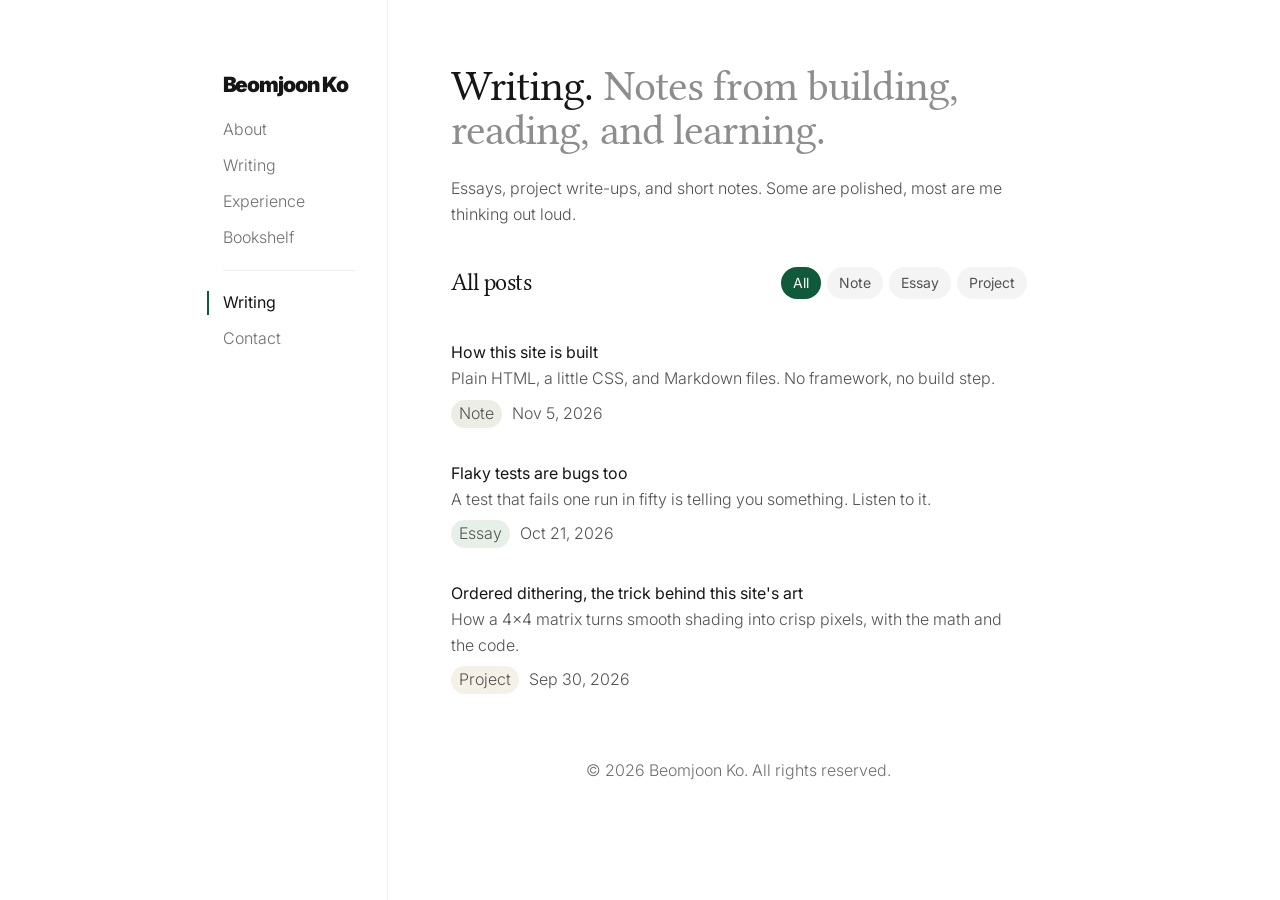
==== writing/index.html @ 9580ae84 "Add personal website with Markdown blog Home page with time-based greeting and canvas art, a writing" ====
<!doctype html>
<html lang="en">
<head>
<meta charset="utf-8">
<meta name="viewport" content="width=device-width, initial-scale=1">
<title>Writing - Beomjoon Ko</title>
<meta name="description" content="Essays, project write-ups, and notes by Beomjoon Ko.">
<meta name="theme-color" content="#ffffff">
<link rel="icon" href="../favicon.ico" sizes="any">
<link rel="preconnect" href="https://fonts.googleapis.com">
<link rel="preconnect" href="https://fonts.gstatic.com" crossorigin>
<link rel="stylesheet" href="https://fonts.googleapis.com/css2?family=Libertinus+Serif&family=Inter:wght@300;400;500;900&family=Fragment+Mono&display=swap">
<script>document.documentElement.className = 'js';</script>
<link rel="stylesheet" href="../assets/site.css">
<style>
  /* Writing index only. Posts come from posts.json. */
  .intro h1 { font-size: 44px; line-height: 1; }

  .list-head {
    display: flex;
    flex-wrap: wrap;
    align-items: center;
    justify-content: space-between;
    gap: 12px 24px;
    margin-top: 40px;
  }
  .list-head h2 { font-size: 24px; line-height: 1.2; }

  .chips { display: flex; flex-wrap: wrap; gap: 6px; }
  .chips[hidden] { display: none; }
  .chip {
    height: 32px;
    padding: 0 12px;
    border: 0;
    border-radius: 999px;
    background: var(--chip);
    color: var(--text);
    font: 400 14px/1 var(--sans);
    cursor: pointer;
    transition: background .2s, color .2s;
  }
  .chip:hover { background: #ececec; color: var(--ink); }
  .chip[aria-pressed="true"] { background: var(--accent); color: #fff; }

  .posts { display: grid; gap: 32px; margin-top: 40px; padding: 0; list-style: none; }
  .post { display: block; text-decoration: none; }
  .post-title {
    display: block;
    color: var(--ink);
    font-weight: 400;
    line-height: 1.7;
    text-decoration: underline;
    text-decoration-thickness: 1px;
    text-underline-offset: 3px;
    text-decoration-color: transparent;
    transition: color .2s, text-decoration-color .2s;
  }
  @media (hover: hover) {
    .post:hover .post-title { color: var(--accent); text-decoration-color: currentColor; }
  }
  .post-summary { display: block; }
  .post .post-meta { margin-top: 8px; }

  @media (max-width: 639px) {
    .intro h1 { font-size: 36px; }
  }
</style>
</head>
<body>

<!-- Mobile header (shown under 960px) -->
<header class="topbar">
  <a class="wordmark" href="../">Beomjoon Ko</a>
  <button class="icon-btn" id="menu-open" aria-label="Open menu" aria-expanded="false" aria-controls="menu">
    <svg width="18" height="14" viewBox="0 0 18 14"><path d="M0 1h18M0 7h18M0 13h18"/></svg>
  </button>
</header>

<div class="menu" id="menu">
  <div class="menu-head">
    <a class="wordmark" href="../">Beomjoon Ko</a>
    <button class="icon-btn" id="menu-close" aria-label="Close menu">
      <svg width="14" height="14" viewBox="0 0 14 14"><path d="M1 1l12 12M13 1L1 13"/></svg>
    </button>
  </div>
  <nav>
    <a href="../#about">About</a>
    <a href="../#writing">Writing</a>
    <a href="../#experience">Experience</a>
    <a href="../#bookshelf">Bookshelf</a>
    <div class="sep"></div>
    <a class="active" href="./" aria-current="page">Writing</a>
    <a href="../#contact">Contact</a>
  </nav>
</div>

<div class="shell">

  <aside class="side">
    <a class="wordmark" href="../">Beomjoon Ko</a>
    <nav>
      <a href="../#about">About</a>
      <a href="../#writing">Writing</a>
      <a href="../#experience">Experience</a>
      <a href="../#bookshelf">Bookshelf</a>
      <div class="sep"></div>
      <a class="active" href="./" aria-current="page">Writing</a>
      <a href="../#contact">Contact</a>
    </nav>
  </aside>

  <main>
    <section class="intro">
      <h1 data-reveal>Writing. <span class="soft">Notes from building, reading, and learning.</span></h1>
      <p class="lead" data-reveal>Essays, project write-ups, and short notes. Some are polished, most are me thinking out loud.</p>
    </section>

    <section>
      <div class="list-head" data-reveal>
        <h2>All posts</h2>
        <div class="chips" id="chips" role="group" aria-label="Filter by tag" hidden></div>
      </div>
      <ul class="posts" id="posts"></ul>
      <p class="notice" id="notice" hidden></p>
    </section>

    <footer>
      <p>&copy; 2026 Beomjoon Ko. All rights reserved.</p>
    </footer>
  </main>
</div>

<script src="../assets/site.js"></script>
<script>
  const esc = site.escapeHtml;
  const list = document.getElementById('posts');
  const chips = document.getElementById('chips');
  const notice = document.getElementById('notice');

  const itemHtml = (p) =>
    `<li data-reveal><a class="post" href="post.html?p=${encodeURIComponent(p.slug)}">` +
    `<span class="post-title">${esc(p.title)}</span>` +
    (p.summary ? `<span class="post-summary">${esc(p.summary)}</span>` : '') +
    `<span class="post-meta">` +
    (p.tag ? `<span class="tag" data-tag="${esc(p.tag)}">${esc(p.tag)}</span>` : '') +
    `<time datetime="${esc(p.date)}">${site.formatDate(p.date)}</time></span></a></li>`;

  site.loadPosts('posts.json')
    .then((posts) => {
      const tags = ['All', ...new Set(posts.map((p) => p.tag).filter(Boolean))];
      let active = new URLSearchParams(location.search).get('tag');
      if (!tags.includes(active)) active = 'All';

      const render = () => {
        const shown = posts.filter((p) => active === 'All' || p.tag === active);
        list.innerHTML = shown.map(itemHtml).join('');
        chips.querySelectorAll('.chip').forEach((c) => c.setAttribute('aria-pressed', c.dataset.tag === active));
        notice.hidden = shown.length > 0;
        notice.textContent = 'No posts yet.';
        site.reveal(list);
      };

      // Tag filter, only worth showing when there is more than one tag
      chips.innerHTML = tags.map((t) => `<button class="chip" type="button" data-tag="${esc(t)}">${esc(t)}</button>`).join('');
      chips.hidden = tags.length < 3;
      chips.addEventListener('click', (e) => {
        const chip = e.target.closest('.chip');
        if (!chip) return;
        active = chip.dataset.tag;
        const url = new URL(location.href);
        if (active === 'All') url.searchParams.delete('tag');
        else url.searchParams.set('tag', active);
        history.replaceState(null, '', url);
        render();
      });
      render();
    })
    .catch(() => {
      notice.hidden = false;
      notice.innerHTML = location.protocol === 'file:'
        ? 'Posts load from <code>posts.json</code>, which browsers block on <code>file://</code>. Run <code>python3 -m http.server</code> in the site folder and open <code>http://localhost:8000/writing/</code>.'
        : 'Could not load posts. Check that <code>writing/posts.json</code> is valid JSON.';
    });
</script>
</body>
</html>
---- assets/site.css ----
/* Shared styles for every page: tokens, layout, sidebar, lists, mobile menu. */

:root {
  --ink: #161616;
  --text: #525252;
  --muted: #6f6f6f;
  --dim: #8d8d8d;
  --line: #efefef;
  --chip: #f4f4f4;
  --accent: #0e5a3a;
  --accent-dark: #0a4429;
  --tint: #e7efe9;
  --cream: #f6f1e6;
  --sage: #ecede4;
  --live: #12a150;
  --serif: "Libertinus Serif", "Linux Libertine", Georgia, serif;
  --sans: Inter, "Apple SD Gothic Neo", "Malgun Gothic", system-ui, sans-serif;
  --mono: "Fragment Mono", ui-monospace, "SF Mono", Menlo, monospace;
  --ease: cubic-bezier(.2, .7, .2, 1);
}

* { box-sizing: border-box; }
/* Always reserve the scrollbar's space, so short and long pages line up exactly */
html { scroll-behavior: smooth; scrollbar-gutter: stable; }
body {
  margin: 0;
  background: #fff;
  color: var(--text);
  font: 300 16px/1.6 var(--sans);
  -webkit-font-smoothing: antialiased;
  -moz-osx-font-smoothing: grayscale;
  text-rendering: optimizeLegibility;
}
h1, h2, h3, p, ul { margin: 0; }
p, li { text-wrap: pretty; }
h1, h2 { text-wrap: balance; }
a { color: inherit; }
::selection { background: var(--tint); color: var(--ink); }
:focus-visible { outline: 2px solid var(--accent); outline-offset: 2px; border-radius: 4px; }

/* Underlined green links in running text */
.prose a {
  color: var(--accent);
  text-decoration: underline;
  text-decoration-thickness: 1px;
  text-underline-offset: 3px;
  text-decoration-color: rgba(14, 90, 58, .35);
  transition: color .2s, text-decoration-color .2s;
}
.prose a:hover { color: var(--accent-dark); text-decoration-color: currentColor; }

/* ---------- Layout ---------- */
.shell {
  display: grid;
  grid-template-columns: 180px 672px;
  justify-content: center;
  min-height: 100vh;
}
main {
  border-left: 1px solid var(--line);
  padding: 64px 32px 32px 63px;
  min-width: 0;
}
section { scroll-margin-top: 48px; }

/* ---------- Sidebar ---------- */
.side {
  position: sticky;
  top: 0;
  align-self: start;
  height: 100vh;
  padding-top: 72px;
}
.wordmark {
  display: block;
  font: 900 21px/26px var(--sans);
  letter-spacing: -.05em;
  color: var(--ink);
  text-decoration: none;
  white-space: nowrap;
}
.side .wordmark { margin-left: 16px; }
.side nav { display: flex; flex-direction: column; gap: 4px; margin-top: 16px; }
.side nav a {
  position: relative;
  display: flex;
  align-items: center;
  height: 32px;
  padding: 0 16px;
  color: var(--muted);
  text-decoration: none;
  transition: color .2s;
}
.side nav a::before {
  content: "";
  position: absolute;
  left: 0;
  top: 4px;
  bottom: 4px;
  width: 2px;
  background: var(--accent);
  transform: scaleY(0);
  transition: transform .3s var(--ease);
}
.side nav a:hover { color: var(--ink); }
.side nav a.active { color: var(--ink); font-weight: 400; }
.side nav a.active::before { transform: scaleY(1); }
.sep { height: 1px; background: var(--line); margin: 12px 32px 12px 16px; }

/* ---------- Type ---------- */
h1 {
  font: 400 56px/1 var(--serif);
  letter-spacing: -.02em;
  color: var(--ink);
}
h2 {
  font: 400 32px/1.2 var(--serif);
  letter-spacing: -.02em;
  color: var(--ink);
}
.soft { color: var(--dim); }
.lead { margin-top: 24px; }
.block { margin-top: 64px; }
.block > p { margin-top: 8px; }

/* ---------- One-line rows: title left, mono date right ---------- */
.rows { list-style: none; margin-top: 24px; padding: 0; }
.rows a, .row {
  display: flex;
  align-items: baseline;
  justify-content: space-between;
  gap: 24px;
  color: var(--ink);
  font-weight: 400;
  line-height: 1.7;
  text-decoration: none;
}
.rows a { padding: 6px 0; }
.row-title {
  text-decoration: underline;
  text-decoration-thickness: 1px;
  text-underline-offset: 3px;
  text-decoration-color: transparent;
  transition: color .2s, text-decoration-color .2s;
}
@media (hover: hover) {
  .rows a:hover .row-title { color: var(--accent); text-decoration-color: currentColor; }
}
.meta { flex: none; font: 400 14px/1.7 var(--mono); color: var(--dim); white-space: nowrap; }

/* Quiet text link with an arrow, used for "All writing" */
.more-link {
  display: inline-flex;
  align-items: center;
  gap: 8px;
  margin-top: 10px;
  color: var(--muted);
  text-decoration: none;
  transition: color .2s;
}
.more-link:hover { color: var(--ink); }

/* ---------- Tags ---------- */
.tag { display: inline-block; padding: 1px 8px; border-radius: 16px; background: var(--chip); color: var(--text); line-height: 1.6; }
.tag[data-tag="Essay"] { background: var(--tint); }
.tag[data-tag="Project"] { background: var(--cream); }
.tag[data-tag="Note"] { background: var(--sage); }
.tag[data-tag="Draft"] { background: #fff; box-shadow: inset 0 0 0 1px var(--line); color: var(--muted); }
.post-meta { display: flex; flex-wrap: wrap; align-items: center; gap: 10px; }

/* Message shown when posts can't be loaded */
.notice { margin-top: 40px; padding: 16px 20px; border-radius: 12px; background: var(--chip); color: var(--text); }
.notice code { font: 400 14px/1.6 var(--mono); color: var(--ink); }

/* ---------- Buttons ---------- */
.btn {
  display: inline-flex;
  align-items: center;
  gap: 12px;
  height: 48px;
  padding: 0 20px;
  border-radius: 999px;
  background: var(--accent);
  color: #fff;
  font: 400 16px/1.7 var(--sans);
  text-decoration: none;
  white-space: nowrap;
  transition: background .2s;
}
.btn:hover { background: var(--accent-dark); }

/* Chevron that grows a shaft on hover */
.arrow { width: 12px; height: 12px; overflow: visible; fill: none; stroke: currentColor; stroke-width: 1.5; stroke-linecap: round; stroke-linejoin: round; }
.arrow .shaft { opacity: 0; transform: scaleX(0); transform-origin: 1px 6px; transition: opacity .2s, transform .25s var(--ease); }
.arrow .head { transition: transform .25s var(--ease); }
@media (hover: hover) {
  a:hover > .arrow .shaft { opacity: 1; transform: scaleX(1); }
  a:hover > .arrow .head { transform: translateX(3px); }
}

/* ---------- Contact card + footer ---------- */
.cta { margin: 64px -32px 0; padding: 32px; border-radius: 16px; background: var(--cream); }
.cta p { margin-top: 8px; }
.cta .btn { margin-top: 32px; }

footer { margin-top: 64px; text-align: center; color: var(--muted); }

/* ---------- Mobile header + menu ---------- */
.topbar, .menu { display: none; }
.icon-btn {
  display: grid;
  place-items: center;
  width: 40px;
  height: 40px;
  margin-right: -11px;
  padding: 0;
  border: 0;
  background: none;
  color: var(--dim);
  cursor: pointer;
}
.icon-btn svg { fill: none; stroke: currentColor; stroke-width: 1.5; }

@media (max-width: 959px) {
  .shell { display: block; }
  .side { display: none; }
  main { max-width: 624px; margin: 0 auto; padding: 4px 24px 32px; border-left: 0; }
  section { scroll-margin-top: 90px; }
  .topbar {
    display: flex;
    position: sticky;
    top: 0;
    z-index: 10;
    align-items: center;
    justify-content: space-between;
    height: 74px;
    padding: 0 24px;
    background: rgba(255, 255, 255, .92);
    -webkit-backdrop-filter: blur(10px);
            backdrop-filter: blur(10px);
  }
  .menu {
    display: block;
    position: fixed;
    inset: 0;
    z-index: 20;
    padding: 0 24px;
    background: #fff;
    opacity: 0;
    visibility: hidden;
    transition: opacity .25s, visibility .25s;
  }
  .menu-open .menu { opacity: 1; visibility: visible; }
  .menu-open body { overflow: hidden; }
  .menu-head { display: flex; align-items: center; justify-content: space-between; height: 74px; }
  .menu nav { display: flex; flex-direction: column; margin-top: 40px; }
  .menu nav a { font-size: 28px; line-height: 1.75; color: var(--muted); text-decoration: none; }
  .menu nav a:hover, .menu nav a.active { color: var(--ink); }
  .menu .sep { margin: 12px 0; }
}
@media (max-width: 719px) {
  .cta { margin-left: 0; margin-right: 0; }
}
@media (max-width: 639px) {
  h1 { font-size: 40px; }
  h2 { font-size: 28px; }
  .cta { padding: 24px; }
}

/* ---------- Reveal on scroll (only when JS runs) ---------- */
.js [data-reveal] {
  opacity: 0;
  transform: translateY(12px);
  transition: opacity .9s var(--ease), transform .9s var(--ease);
}
.js [data-reveal].in { opacity: 1; transform: none; }

@media (prefers-reduced-motion: reduce) {
  html { scroll-behavior: auto; }
  .js [data-reveal] { opacity: 1; transform: none; transition: none; }
}
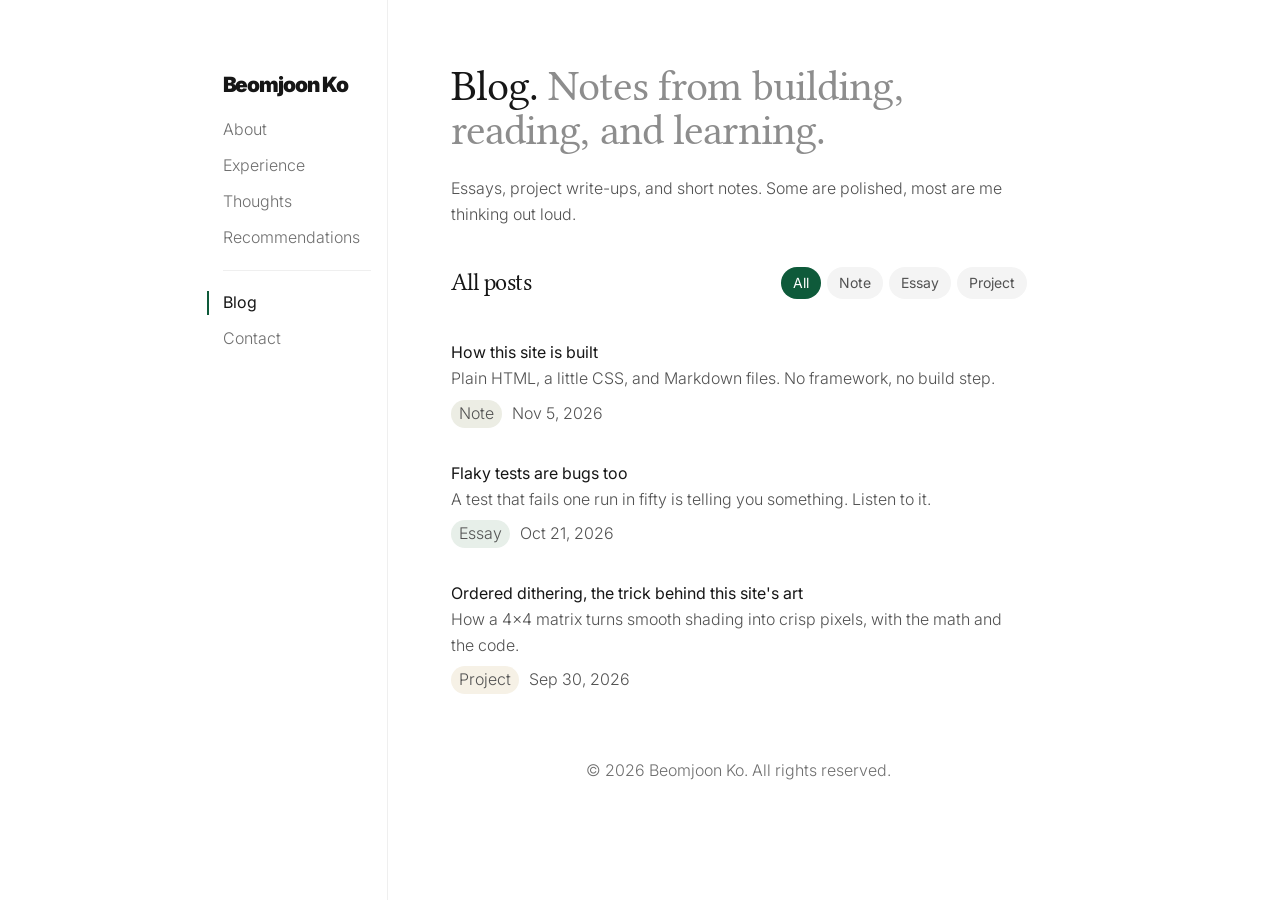
==== commit 91d1282d: "Reorganize the site menu The sidebar and mobile menu now read About, Experience, Thoughts, Recommend" ====
--- a/writing/index.html
+++ b/writing/index.html
@@ -3,10 +3,9 @@
 <head>
 <meta charset="utf-8">
 <meta name="viewport" content="width=device-width, initial-scale=1">
-<title>Writing - Beomjoon Ko</title>
+<title>Blog - Beomjoon Ko</title>
 <meta name="description" content="Essays, project write-ups, and notes by Beomjoon Ko.">
 <meta name="theme-color" content="#ffffff">
-<link rel="icon" href="../favicon.ico" sizes="any">
 <link rel="preconnect" href="https://fonts.googleapis.com">
 <link rel="preconnect" href="https://fonts.gstatic.com" crossorigin>
 <link rel="stylesheet" href="https://fonts.googleapis.com/css2?family=Libertinus+Serif&family=Inter:wght@300;400;500;900&family=Fragment+Mono&display=swap">
@@ -85,11 +84,11 @@
   </div>
   <nav>
     <a href="../#about">About</a>
-    <a href="../#writing">Writing</a>
     <a href="../#experience">Experience</a>
-    <a href="../#bookshelf">Bookshelf</a>
+    <a href="../#thoughts">Thoughts</a>
+    <a href="../#recommendations">Recommendations</a>
     <div class="sep"></div>
-    <a class="active" href="./" aria-current="page">Writing</a>
+    <a class="active" href="./" aria-current="page">Blog</a>
     <a href="../#contact">Contact</a>
   </nav>
 </div>
@@ -100,18 +99,18 @@
     <a class="wordmark" href="../">Beomjoon Ko</a>
     <nav>
       <a href="../#about">About</a>
-      <a href="../#writing">Writing</a>
       <a href="../#experience">Experience</a>
-      <a href="../#bookshelf">Bookshelf</a>
+      <a href="../#thoughts">Thoughts</a>
+      <a href="../#recommendations">Recommendations</a>
       <div class="sep"></div>
-      <a class="active" href="./" aria-current="page">Writing</a>
+      <a class="active" href="./" aria-current="page">Blog</a>
       <a href="../#contact">Contact</a>
     </nav>
   </aside>
 
   <main>
     <section class="intro">
-      <h1 data-reveal>Writing. <span class="soft">Notes from building, reading, and learning.</span></h1>
+      <h1 data-reveal>Blog. <span class="soft">Notes from building, reading, and learning.</span></h1>
       <p class="lead" data-reveal>Essays, project write-ups, and short notes. Some are polished, most are me thinking out loud.</p>
     </section>
 
--- a/assets/site.css
+++ b/assets/site.css
@@ -105,7 +105,7 @@
 .side nav a:hover { color: var(--ink); }
 .side nav a.active { color: var(--ink); font-weight: 400; }
 .side nav a.active::before { transform: scaleY(1); }
-.sep { height: 1px; background: var(--line); margin: 12px 32px 12px 16px; }
+.sep { height: 1px; background: var(--line); margin: 12px 16px; }
 
 /* ---------- Type ---------- */
 h1 {
